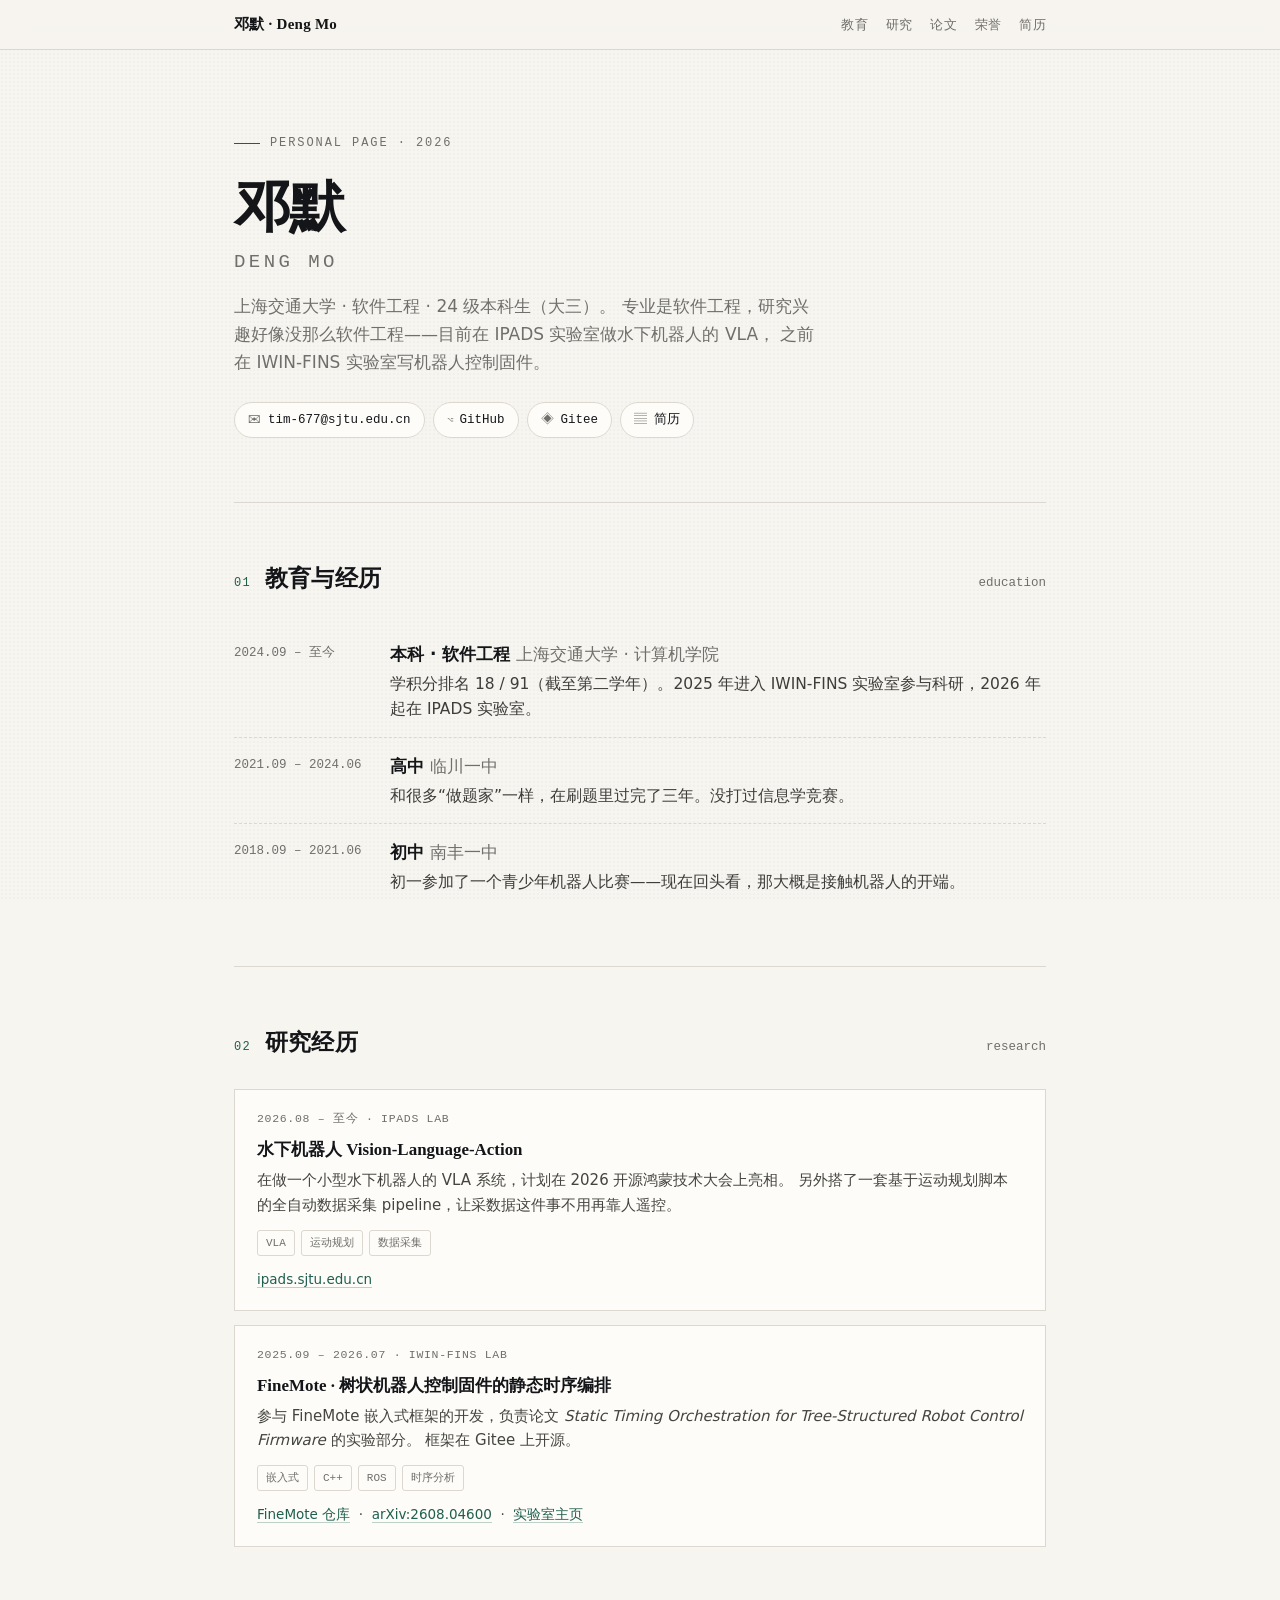
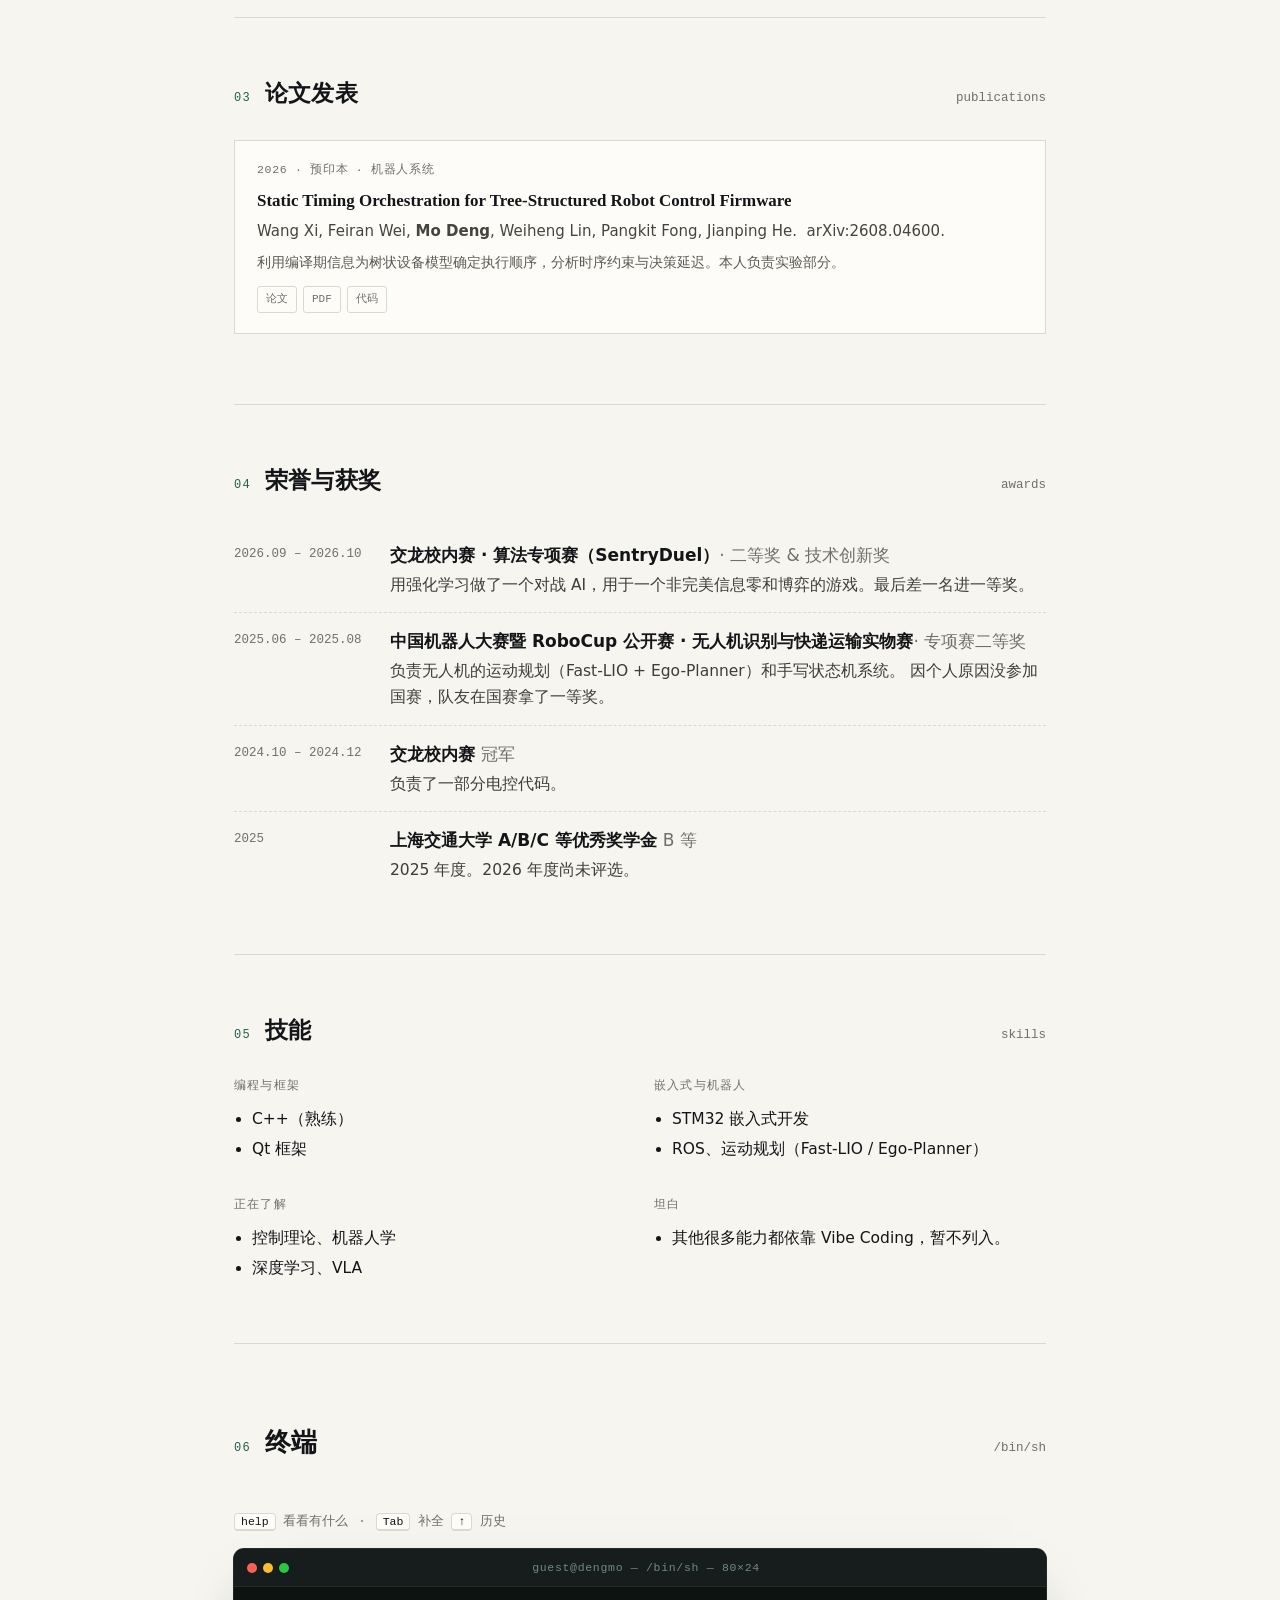
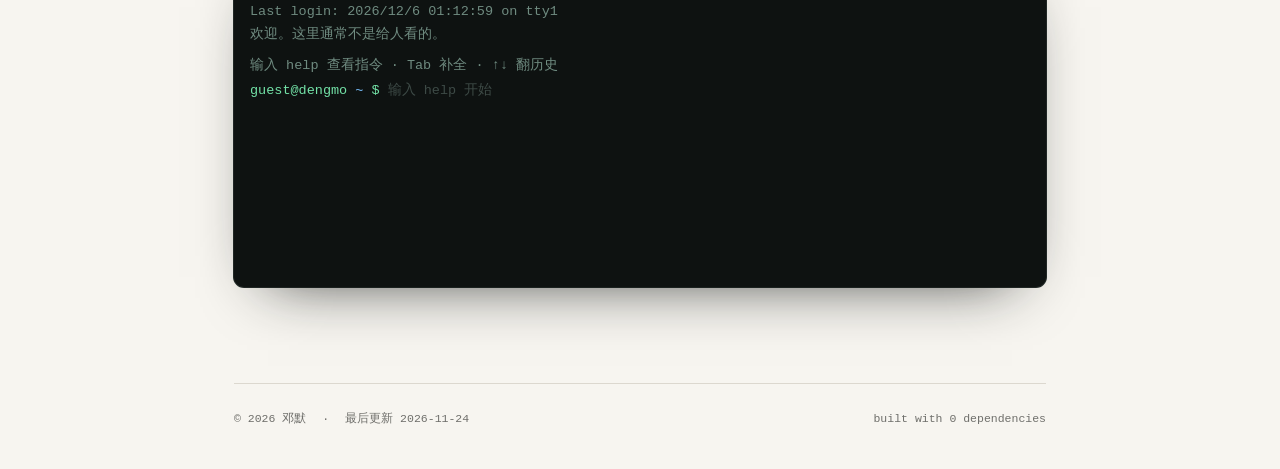
==== index.html @ a03ea945 "init: 个人主页（简历 + 终端彩蛋 + 一页纸 CV + 数据管道）" ====
<!DOCTYPE html>
<html lang="zh-CN">
<head>
<meta charset="UTF-8">
<meta name="viewport" content="width=device-width, initial-scale=1">
<title>邓默 · 个人主页</title>
<meta name="description" content="邓默，上海交通大学软件工程 24 级本科生。研究经历：IPADS 实验室水下机器人 VLA、IWIN-FINS 实验室嵌入式框架。">
<meta name="theme-color" content="#f7f5f0">
<meta property="og:title" content="邓默 · 个人主页">
<meta property="og:description" content="上海交通大学软件工程 24 级本科生。机器人、嵌入式，以及一些没那么软件工程的东西。">
<meta property="og:type" content="profile">
<link rel="icon" href="data:image/svg+xml,<svg xmlns='http://www.w3.org/2000/svg' viewBox='0 0 100 100'><text y='.9em' font-size='90'>◈</text></svg>">
<link rel="stylesheet" href="assets/css/style.css">
</head>
<body>

<nav class="nav">
  <div class="nav__inner">
    <a class="nav__brand" href="./">邓默 · Deng Mo</a>
    <div class="nav__links">
      <a href="#education">教育</a>
      <a href="#research">研究</a>
      <a href="#publications">论文</a>
      <a href="#awards">荣誉</a>
      <a href="cv/">简历</a>
    </div>
  </div>
</nav>

<main class="wrap">

  <!-- ================= HERO ================= -->
  <header class="hero" id="about">
    <div class="hero__eyebrow">Personal Page · 2026</div>
    <h1>邓默<small>Deng Mo</small></h1>
    <p class="hero__affil">
      上海交通大学 · 软件工程 · 24 级本科生（大三）。
      专业是软件工程，研究兴趣好像没那么软件工程——目前在 IPADS 实验室做水下机器人的 VLA，
      之前在 IWIN-FINS 实验室写机器人控制固件。
    </p>
    <div class="hero__links">
      <a class="chip" href="mailto:tim-677@sjtu.edu.cn"><span>✉</span> tim-677@sjtu.edu.cn</a>
      <a class="chip" href="https://github.com/Vollerei6" target="_blank" rel="noopener"><span>⌥</span> GitHub</a>
      <a class="chip" href="https://gitee.com/Vollerei6" target="_blank" rel="noopener"><span>◈</span> Gitee</a>
      <a class="chip" href="cv/"><span>▤</span> 简历</a>
    </div>
  </header>

  <!-- ================= 教育 ================= -->
  <section class="section reveal" id="education">
    <div class="section__head">
      <span class="section__num">01</span>
      <h2>教育与经历</h2>
      <span class="section__note">education</span>
    </div>

    <div class="entry">
      <div class="entry__when">2024.09 – 至今</div>
      <div>
        <div class="entry__what">本科 · 软件工程 <span class="org">上海交通大学 · 计算机学院</span></div>
        <div class="entry__desc">
          学积分排名 18 / 91（截至第二学年）。2025 年进入 IWIN-FINS 实验室参与科研，2026 年起在 IPADS 实验室。
        </div>
      </div>
    </div>

    <div class="entry">
      <div class="entry__when">2021.09 – 2024.06</div>
      <div>
        <div class="entry__what">高中 <span class="org">临川一中</span></div>
        <div class="entry__desc">和很多“做题家”一样，在刷题里过完了三年。没打过信息学竞赛。</div>
      </div>
    </div>

    <div class="entry">
      <div class="entry__when">2018.09 – 2021.06</div>
      <div>
        <div class="entry__what">初中 <span class="org">南丰一中</span></div>
        <div class="entry__desc">初一参加了一个青少年机器人比赛——现在回头看，那大概是接触机器人的开端。</div>
      </div>
    </div>
  </section>

  <!-- ================= 研究 ================= -->
  <section class="section reveal" id="research">
    <div class="section__head">
      <span class="section__num">02</span>
      <h2>研究经历</h2>
      <span class="section__note">research</span>
    </div>

    <div class="card">
      <div class="card__meta">2026.08 – 至今 · IPADS Lab</div>
      <h3>水下机器人 Vision-Language-Action</h3>
      <p>
        在做一个小型水下机器人的 VLA 系统，计划在 2026 开源鸿蒙技术大会上亮相。
        另外搭了一套基于运动规划脚本的全自动数据采集 pipeline，让采数据这件事不用再靠人遥控。
      </p>
      <div class="card__tags">
        <span class="tag">VLA</span><span class="tag">运动规划</span><span class="tag">数据采集</span>
      </div>
      <p style="margin-top:12px;font-size:13.5px">
        <a href="https://ipads.sjtu.edu.cn/" target="_blank" rel="noopener">ipads.sjtu.edu.cn</a>
      </p>
    </div>

    <div class="card">
      <div class="card__meta">2025.09 – 2026.07 · IWIN-FINS Lab</div>
      <h3>FineMote · 树状机器人控制固件的静态时序编排</h3>
      <p>
        参与 FineMote 嵌入式框架的开发，负责论文
        <em>Static Timing Orchestration for Tree-Structured Robot Control Firmware</em> 的实验部分。
        框架在 Gitee 上开源。
      </p>
      <div class="card__tags">
        <span class="tag">嵌入式</span><span class="tag">C++</span><span class="tag">ROS</span><span class="tag">时序分析</span>
      </div>
      <p style="margin-top:12px;font-size:13.5px">
        <a href="https://gitee.com/fins-robotics/FineMote" target="_blank" rel="noopener">FineMote 仓库</a>
        &nbsp;·&nbsp;
        <a href="https://arxiv.org/abs/2608.04600" target="_blank" rel="noopener">arXiv:2608.04600</a>
        &nbsp;·&nbsp;
        <a href="https://iwin-fins.com/" target="_blank" rel="noopener">实验室主页</a>
      </p>
    </div>
  </section>

  <!-- ================= 论文 ================= -->
  <section class="section reveal" id="publications">
    <div class="section__head">
      <span class="section__num">03</span>
      <h2>论文发表</h2>
      <span class="section__note">publications</span>
    </div>

    <div class="card">
      <div class="card__meta">2026 · 预印本 · 机器人系统</div>
      <h3>Static Timing Orchestration for Tree-Structured Robot Control Firmware</h3>
      <p>
        Wang Xi, Feiran Wei, <strong>Mo Deng</strong>, Weiheng Lin, Pangkit Fong, Jianping He.
        &nbsp;arXiv:2608.04600.
      </p>
      <p style="margin-top:8px;font-size:14px;color:#5a5a54">
        利用编译期信息为树状设备模型确定执行顺序，分析时序约束与决策延迟。本人负责实验部分。
      </p>
      <div class="card__tags">
        <a class="tag" href="https://arxiv.org/abs/2608.04600" target="_blank" rel="noopener">论文</a>
        <a class="tag" href="https://arxiv.org/pdf/2608.04600" target="_blank" rel="noopener">PDF</a>
        <a class="tag" href="https://gitee.com/fins-robotics/FineMote" target="_blank" rel="noopener">代码</a>
      </div>
    </div>
  </section>

  <!-- ================= 荣誉 ================= -->
  <section class="section reveal" id="awards">
    <div class="section__head">
      <span class="section__num">04</span>
      <h2>荣誉与获奖</h2>
      <span class="section__note">awards</span>
    </div>

    <div class="entry">
      <div class="entry__when">2026.09 – 2026.10</div>
      <div>
        <div class="entry__what">交龙校内赛 · 算法专项赛（SentryDuel）<span class="org">· 二等奖 &amp; 技术创新奖</span></div>
        <div class="entry__desc">
          用强化学习做了一个对战 AI，用于一个非完美信息零和博弈的游戏。最后差一名进一等奖。
        </div>
      </div>
    </div>

    <div class="entry">
      <div class="entry__when">2025.06 – 2025.08</div>
      <div>
        <div class="entry__what">中国机器人大赛暨 RoboCup 公开赛 · 无人机识别与快递运输实物赛<span class="org">· 专项赛二等奖</span></div>
        <div class="entry__desc">
          负责无人机的运动规划（Fast-LIO + Ego-Planner）和手写状态机系统。
          因个人原因没参加国赛，队友在国赛拿了一等奖。
        </div>
      </div>
    </div>

    <div class="entry">
      <div class="entry__when">2024.10 – 2024.12</div>
      <div>
        <div class="entry__what">交龙校内赛 <span class="org">冠军</span></div>
        <div class="entry__desc">负责了一部分电控代码。</div>
      </div>
    </div>

    <div class="entry">
      <div class="entry__when">2025</div>
      <div>
        <div class="entry__what">上海交通大学 A/B/C 等优秀奖学金 <span class="org">B 等</span></div>
        <div class="entry__desc">2025 年度。2026 年度尚未评选。</div>
      </div>
    </div>
  </section>

  <!-- ================= 技能 ================= -->
  <section class="section reveal" id="skills">
    <div class="section__head">
      <span class="section__num">05</span>
      <h2>技能</h2>
      <span class="section__note">skills</span>
    </div>
    <div class="grid2">
      <div>
        <h4>编程与框架</h4>
        <ul>
          <li>C++（熟练）</li>
          <li>Qt 框架</li>
        </ul>
      </div>
      <div>
        <h4>嵌入式与机器人</h4>
        <ul>
          <li>STM32 嵌入式开发</li>
          <li>ROS、运动规划（Fast-LIO / Ego-Planner）</li>
        </ul>
      </div>
      <div>
        <h4>正在了解</h4>
        <ul>
          <li>控制理论、机器人学</li>
          <li>深度学习、VLA</li>
        </ul>
      </div>
      <div>
        <h4>坦白</h4>
        <ul>
          <li>其他很多能力都依靠 Vibe Coding，暂不列入。</li>
        </ul>
      </div>
    </div>
  </section>

  <!-- ================= 终端 ================= -->
  <section class="shell-section reveal" id="shell">
    <div class="section__head">
      <span class="section__num">06</span>
      <h2>终端</h2>
      <span class="section__note">/bin/sh</span>
    </div>
    <p class="shell-hint">
      <span><kbd>help</kbd> 看看有什么</span>
      <span>·</span>
      <span><kbd>Tab</kbd> 补全 <kbd>↑</kbd> 历史</span>
    </p>

    <div class="shell" id="shell-root">
      <div class="shell__bar">
        <div class="shell__dots"><i></i><i></i><i></i></div>
        <span class="shell__title">guest@dengmo — /bin/sh — 80×24</span>
      </div>
      <div class="shell__screen">
        <div class="shell__out"></div>
        <div class="shell__line">
          <span class="shell__prompt"></span>
          <input type="text" autocomplete="off" autocapitalize="off" spellcheck="false"
                 aria-label="命令行输入" placeholder="输入 help 开始">
        </div>
      </div>
    </div>
  </section>

  <footer>
    <span>© 2026 邓默</span>
    <span>·</span>
    <span>最后更新 2026-11-24</span>
    <span style="margin-left:auto">built with 0 dependencies</span>
  </footer>
</main>

<div class="reality" id="reality" aria-hidden="true"></div>

<script src="assets/js/terminal.js"></script>
<script>
/* file:// 直接打开时不会做目录索引，所以要显式补 index.html */
var IS_FILE = location.protocol === 'file:';
function href(p) { return IS_FILE ? p + 'index.html' : p; }

/* ---------- 虚拟文件系统：内容全部是静态字符串 ---------- */
var TREE = {
  '~': {
    type: 'dir',
    children: {
      'README.md': {
        type: 'file',
        note: '关于这个页面',
        content:
          '# 关于这个页面\n\n' +
          '一个纯静态的个人主页：一个仓库 + GitHub Pages，\n' +
          '没有服务器、没有数据库、没有构建步骤。\n\n' +
          '下面那个终端是真的在跑一个迷你解释器，\n' +
          '它有一个自己的、只读的文件系统——就是你现在看到的这些。\n\n' +
          '有些目录不在这里，它们在别的地方。'
      },
      'research.log': {
        type: 'file',
        note: '科研流水账',
        content:
          '[2025.09] 进 IWIN-FINS，先学 ROS，再慢慢看懂那个树状设备模型\n' +
          '[2025.11] 跑实验，改脚本，重跑实验\n' +
          '[2026.07] 论文定稿，第三作者\n' +
          '[2026.08] 换到 IPADS，开始碰水下机器人\n' +
          '[2026.11] 给数据采集 pipeline 收尾（大概）'
      },
      'contact.txt': {
        type: 'file',
        note: '联系方式',
        content:
          'email : tim-677@sjtu.edu.cn\n' +
          'github: https://github.com/Vollerei6\n' +
          'gitee : https://gitee.com/Vollerei6'
      },
      'awards': {
        type: 'dir',
        note: '',
        children: {
          'list.md': {
            type: 'file',
            content:
              '2026.10  交龙校内赛算法专项赛（SentryDuel）二等奖 & 技术创新奖\n' +
              '2025.08  中国机器人大赛暨 RoboCup 公开赛 无人机专项赛二等奖\n' +
              '2024.12  交龙校内赛 冠军\n' +
              '2025     上海交通大学 A/B/C 等优秀奖学金 B 等'
          }
        }
      }
    }
  }
};

Shell.mount({
  root: document.getElementById('shell-root'),
  tree: TREE,
  user: 'guest',
  host: 'dengmo',
  whoami: 'guest（一个通过浏览器连接到这里的访客）',
  prompt: function (cwd) { return 'guest@dengmo <b>' + cwd + '</b> $'; },
  promptText: function (cwd) { return 'guest@dengmo ' + cwd + ' $'; },
  banner: [
    'Last login: ' + new Date().toLocaleString('zh-CN', { hour12: false }) + ' on tty1',
    '欢迎。这里通常不是给人看的。'
  ],
  worlds: {
    'inner-world': {
      href: href('inner-world/'),
      boot: [
        '$ mount /dev/inner-world /mnt',
        '  [ OK ] 找到未编目的分区',
        '  [ OK ] 跳过索引，直接挂载',
        '  [WARN] 该区域不在简历的管辖范围内',
        '',
        '> 正在跳转……'
      ]
    }
  },
  commands: {
    sudo: function () {
      return { text: 'guest 不在 sudoers 文件中。此事已被记录。', cls: 'warn' };
    },
    rm: function (args) {
      if (args.join(' ').indexOf('/') !== -1) return { text: 'rm: 权限不足。而且你确定？', cls: 'err' };
      return { text: 'rm: 这里的东西删不掉，它们是写死的。', cls: 'dim' };
    },
    contact: function () {
      return [
        'email    tim-677@sjtu.edu.cn',
        'github   https://github.com/Vollerei6',
        'gitee    https://gitee.com/Vollerei6'
      ];
    }
  },
  extraHelp: [
    '  contact           查看联系方式',
    '  sudo <任何东西>   试试看'
  ]
});

/* file:// 下 ./ 和 ../ 会变成目录列表，补成 index.html */
if (IS_FILE) {
  document.querySelectorAll('a[href="./"], a[href="../"]').forEach(function (a) {
    a.setAttribute('href', a.getAttribute('href') + 'index.html');
  });
}

/* 滚动揭示 */
(function () {
  var els = document.querySelectorAll('.reveal');
  if (!('IntersectionObserver' in window)) {
    els.forEach(function (e) { e.classList.add('in'); });
    return;
  }
  var io = new IntersectionObserver(function (entries) {
    entries.forEach(function (en) {
      if (en.isIntersecting) { en.target.classList.add('in'); io.unobserve(en.target); }
    });
  }, { rootMargin: '0px 0px -8% 0px' });
  els.forEach(function (e) { io.observe(e); });
})();
</script>
</body>
</html>
---- assets/css/style.css ----
/* ===========================================================
   个人主页 · 主样式
   设计：论文纸张质感（浅色）+ 底部终端（深色）形成对比
   =========================================================== */

:root {
  --paper: #f7f5f0;
  --paper-2: #fdfcf9;
  --ink: #141518;
  --muted: #6f6f6b;
  --rule: #dcd8cf;
  --accent: #1f5f4e;
  --accent-soft: #e7eee9;

  --term-bg: #0e1211;
  --term-bg-2: #131817;
  --term-fg: #d6ece0;
  --term-dim: #6f8b80;
  --term-accent: #73e2a7;

  --sans: system-ui, -apple-system, "Segoe UI", "PingFang SC", "Microsoft YaHei", sans-serif;
  --serif: Georgia, "Source Han Serif SC", "Noto Serif CJK SC", "Songti SC", "SimSun", serif;
  --mono: "JetBrains Mono", "Cascadia Code", Consolas, "SF Mono", ui-monospace, monospace;

  --wrap: 860px;
}

* { box-sizing: border-box; }

html { -webkit-text-size-adjust: 100%; scroll-behavior: smooth; }

body {
  margin: 0;
  background: var(--paper);
  color: var(--ink);
  font-family: var(--sans);
  font-size: 17px;
  line-height: 1.65;
  -webkit-font-smoothing: antialiased;
}

/* 纸张纹理：极淡的网点 */
body::before {
  content: "";
  position: fixed;
  inset: 0;
  pointer-events: none;
  z-index: 0;
  background-image: radial-gradient(rgba(20, 21, 24, .045) 1px, transparent 1px);
  background-size: 4px 4px;
  opacity: .55;
}

.wrap { max-width: var(--wrap); margin: 0 auto; padding: 0 24px; position: relative; z-index: 1; }

a { color: var(--accent); text-decoration: none; border-bottom: 1px solid rgba(31, 95, 78, .28); }
a:hover { border-bottom-color: var(--accent); background: var(--accent-soft); }

/* ---------- 顶部导航 ---------- */
.nav {
  position: sticky; top: 0; z-index: 20;
  backdrop-filter: blur(8px);
  background: rgba(247, 245, 240, .82);
  border-bottom: 1px solid var(--rule);
}
.nav__inner {
  max-width: var(--wrap); margin: 0 auto; padding: 12px 24px;
  display: flex; align-items: center; gap: 20px;
  font-size: 13px; letter-spacing: .02em;
}
.nav__brand { font-family: var(--serif); font-size: 15px; color: var(--ink); border: 0; font-weight: 600; }
.nav__links { margin-left: auto; display: flex; gap: 18px; flex-wrap: wrap; }
.nav__links a { color: var(--muted); border: 0; }
.nav__links a:hover { color: var(--accent); background: none; }

/* ---------- Hero ---------- */
.hero { padding: 84px 0 64px; }
.hero__eyebrow {
  font-family: var(--mono); font-size: 12px; letter-spacing: .16em;
  text-transform: uppercase; color: var(--muted); margin-bottom: 22px;
  display: flex; align-items: center; gap: 10px;
}
.hero__eyebrow::before {
  content: ""; width: 26px; height: 1px; background: var(--accent); display: inline-block;
}
.hero h1 {
  font-family: var(--serif); font-weight: 600;
  font-size: clamp(2.1rem, 5.2vw, 3.5rem);
  line-height: 1.12; letter-spacing: -.01em; margin: 0 0 6px;
}
.hero h1 small {
  display: block; font-family: var(--mono); font-size: .34em;
  letter-spacing: .18em; color: var(--muted); text-transform: uppercase;
  margin-top: 14px; font-weight: 400;
}
.hero__affil { color: var(--muted); margin: 18px 0 26px; max-width: 54ch; }
.hero__links { display: flex; flex-wrap: wrap; gap: 8px; }

.chip {
  display: inline-flex; align-items: center; gap: 7px;
  font-family: var(--mono); font-size: 12.5px;
  padding: 7px 13px; border: 1px solid var(--rule); border-radius: 999px;
  color: var(--ink); background: var(--paper-2); border-bottom-width: 1px;
  transition: transform .15s ease, border-color .15s ease, background .15s ease;
}
.chip:hover { transform: translateY(-1px); border-color: var(--accent); background: var(--accent-soft); }
.chip span { color: var(--muted); }

/* ---------- 章节 ---------- */
.section { padding: 56px 0; border-top: 1px solid var(--rule); }
.section__head { display: flex; align-items: baseline; gap: 14px; margin-bottom: 28px; }
.section__num { font-family: var(--mono); font-size: 12px; color: var(--accent); letter-spacing: .1em; }
.section h2 {
  font-family: var(--serif); font-size: 1.45rem; font-weight: 600;
  margin: 0; letter-spacing: .01em;
}
.section__note { margin-left: auto; font-size: 12.5px; color: var(--muted); font-family: var(--mono); }

/* 时间线条目 */
.entry { display: grid; grid-template-columns: 132px 1fr; gap: 8px 24px; padding: 14px 0; }
.entry + .entry { border-top: 1px dashed var(--rule); }
.entry__when { font-family: var(--mono); font-size: 12.5px; color: var(--muted); padding-top: 3px; }
.entry__what { font-weight: 600; }
.entry__what .org { font-weight: 400; color: var(--muted); }
.entry__desc { color: #3d3d3a; font-size: 15.5px; margin-top: 4px; }

/* 项目/论文卡片 */
.card {
  border: 1px solid var(--rule); background: var(--paper-2);
  padding: 20px 22px; margin-bottom: 14px;
  transition: border-color .18s ease, box-shadow .18s ease, transform .18s ease;
}
.card:hover { border-color: #b9b3a5; box-shadow: 0 6px 22px -14px rgba(20,21,24,.5); transform: translateY(-1px); }
.card h3 { font-family: var(--serif); font-size: 1.06rem; margin: 0 0 6px; font-weight: 600; line-height: 1.4; }
.card p { margin: 0; font-size: 15px; color: #45453f; }
.card__meta { font-family: var(--mono); font-size: 11.5px; color: var(--muted); letter-spacing: .06em; margin-bottom: 9px; text-transform: uppercase; }
.card__tags { display: flex; gap: 6px; flex-wrap: wrap; margin-top: 12px; }
.tag { font-family: var(--mono); font-size: 11px; padding: 3px 8px; border: 1px solid var(--rule); color: var(--muted); border-radius: 3px; }

/* 两列：技能等 */
.grid2 { display: grid; grid-template-columns: 1fr 1fr; gap: 28px; }
.grid2 h4 { font-family: var(--mono); font-size: 12px; letter-spacing: .1em; text-transform: uppercase; color: var(--muted); margin: 0 0 10px; font-weight: 500; }
.grid2 ul { margin: 0; padding-left: 18px; font-size: 15.5px; }
.grid2 li { margin-bottom: 5px; }

/* ---------- 终端 ---------- */
.shell-section { padding: 56px 0 96px; border-top: 1px solid var(--rule); }
.shell-hint {
  font-family: var(--mono); font-size: 12.5px; color: var(--muted);
  margin: 0 0 16px; display: flex; gap: 10px; align-items: center; flex-wrap: wrap;
}
.shell-hint kbd {
  font-family: var(--mono); font-size: 11.5px; background: var(--paper-2);
  border: 1px solid var(--rule); border-bottom-width: 2px; border-radius: 4px;
  padding: 1px 6px; color: var(--ink);
}

.shell {
  border-radius: 10px; overflow: hidden;
  background: var(--term-bg);
  box-shadow: 0 24px 60px -34px rgba(14, 18, 17, .9), 0 0 0 1px #232a28;
  font-family: var(--mono); font-size: 13.5px; line-height: 1.7;
}
.shell__bar {
  display: flex; align-items: center; gap: 8px;
  padding: 9px 13px; background: #171d1c; border-bottom: 1px solid #232a28;
  color: var(--term-dim); font-size: 11.5px; letter-spacing: .06em;
}
.shell__dots { display: flex; gap: 6px; margin-right: 6px; }
.shell__dots i { width: 10px; height: 10px; border-radius: 50%; background: #2c3634; display: block; }
.shell__dots i:nth-child(1) { background: #ff5f57; }
.shell__dots i:nth-child(2) { background: #febc2e; }
.shell__dots i:nth-child(3) { background: #28c840; }
.shell__title { margin-left: auto; margin-right: auto; transform: translateX(-22px); }

.shell__screen {
  height: 300px; overflow-y: auto; padding: 14px 16px 4px;
  cursor: text; scrollbar-width: thin; scrollbar-color: #2c3634 transparent;
}
.shell__screen::-webkit-scrollbar { width: 8px; }
.shell__screen::-webkit-scrollbar-thumb { background: #2c3634; border-radius: 4px; }

.shell__out .line { white-space: pre-wrap; word-break: break-word; color: var(--term-fg); }
.shell__out .line.dim { color: var(--term-dim); }
.shell__out .line.ok { color: var(--term-accent); }
.shell__out .line.warn { color: #ffc46b; }
.shell__out .line.err { color: #ff7b72; }
.shell__out .line.dir { color: #79c0ff; }
.shell__out .line.cmd { color: #fff; }
.shell__out .line.gap { height: 8px; }
.shell__out .line a { color: var(--term-accent); border-bottom-color: rgba(115,226,167,.35); }

.shell__line { display: flex; align-items: baseline; gap: 8px; padding: 2px 0 10px; }
.shell__prompt { color: var(--term-accent); white-space: nowrap; user-select: none; }
.shell__prompt b { color: #79c0ff; font-weight: 400; }
.shell input {
  flex: 1; min-width: 0; background: none; border: 0; outline: 0;
  color: #fff; font: inherit; padding: 0; caret-color: var(--term-accent);
}
.shell input::placeholder { color: #3d4a46; }
.shell.is-busy input { opacity: .45; }

/* 里世界切换动画 */
.reality {
  position: fixed; inset: 0; z-index: 999; display: none;
  background: #05070a; color: #8ff0c0;
  font-family: var(--mono); font-size: 13px;
  padding: 40px; align-content: start;
}
.reality.on { display: grid; }
.reality__lines { white-space: pre-wrap; }
.reality__lines .l { opacity: 0; animation: flick .18s forwards; }
@keyframes flick { from { opacity: 0; } to { opacity: 1; } }
.reality::after {
  content: ""; position: fixed; inset: 0; pointer-events: none;
  background: repeating-linear-gradient(0deg, rgba(0,0,0,.35) 0 1px, transparent 1px 3px);
  opacity: .5;
}

/* 滚动揭示 */
.reveal { opacity: 0; transform: translateY(14px); transition: opacity .55s ease, transform .55s ease; }
.reveal.in { opacity: 1; transform: none; }
@media (prefers-reduced-motion: reduce) {
  .reveal { opacity: 1; transform: none; transition: none; }
  html { scroll-behavior: auto; }
}

footer { border-top: 1px solid var(--rule); padding: 26px 0 40px; font-family: var(--mono); font-size: 11.5px; color: var(--muted); display: flex; gap: 16px; flex-wrap: wrap; }

@media (max-width: 620px) {
  body { font-size: 16px; }
  .hero { padding: 56px 0 40px; }
  .entry { grid-template-columns: 1fr; gap: 2px; }
  .grid2 { grid-template-columns: 1fr; }
  .section__note { display: none; }
  .shell__screen { height: 260px; }
  .nav__links { gap: 12px; font-size: 12px; }
}
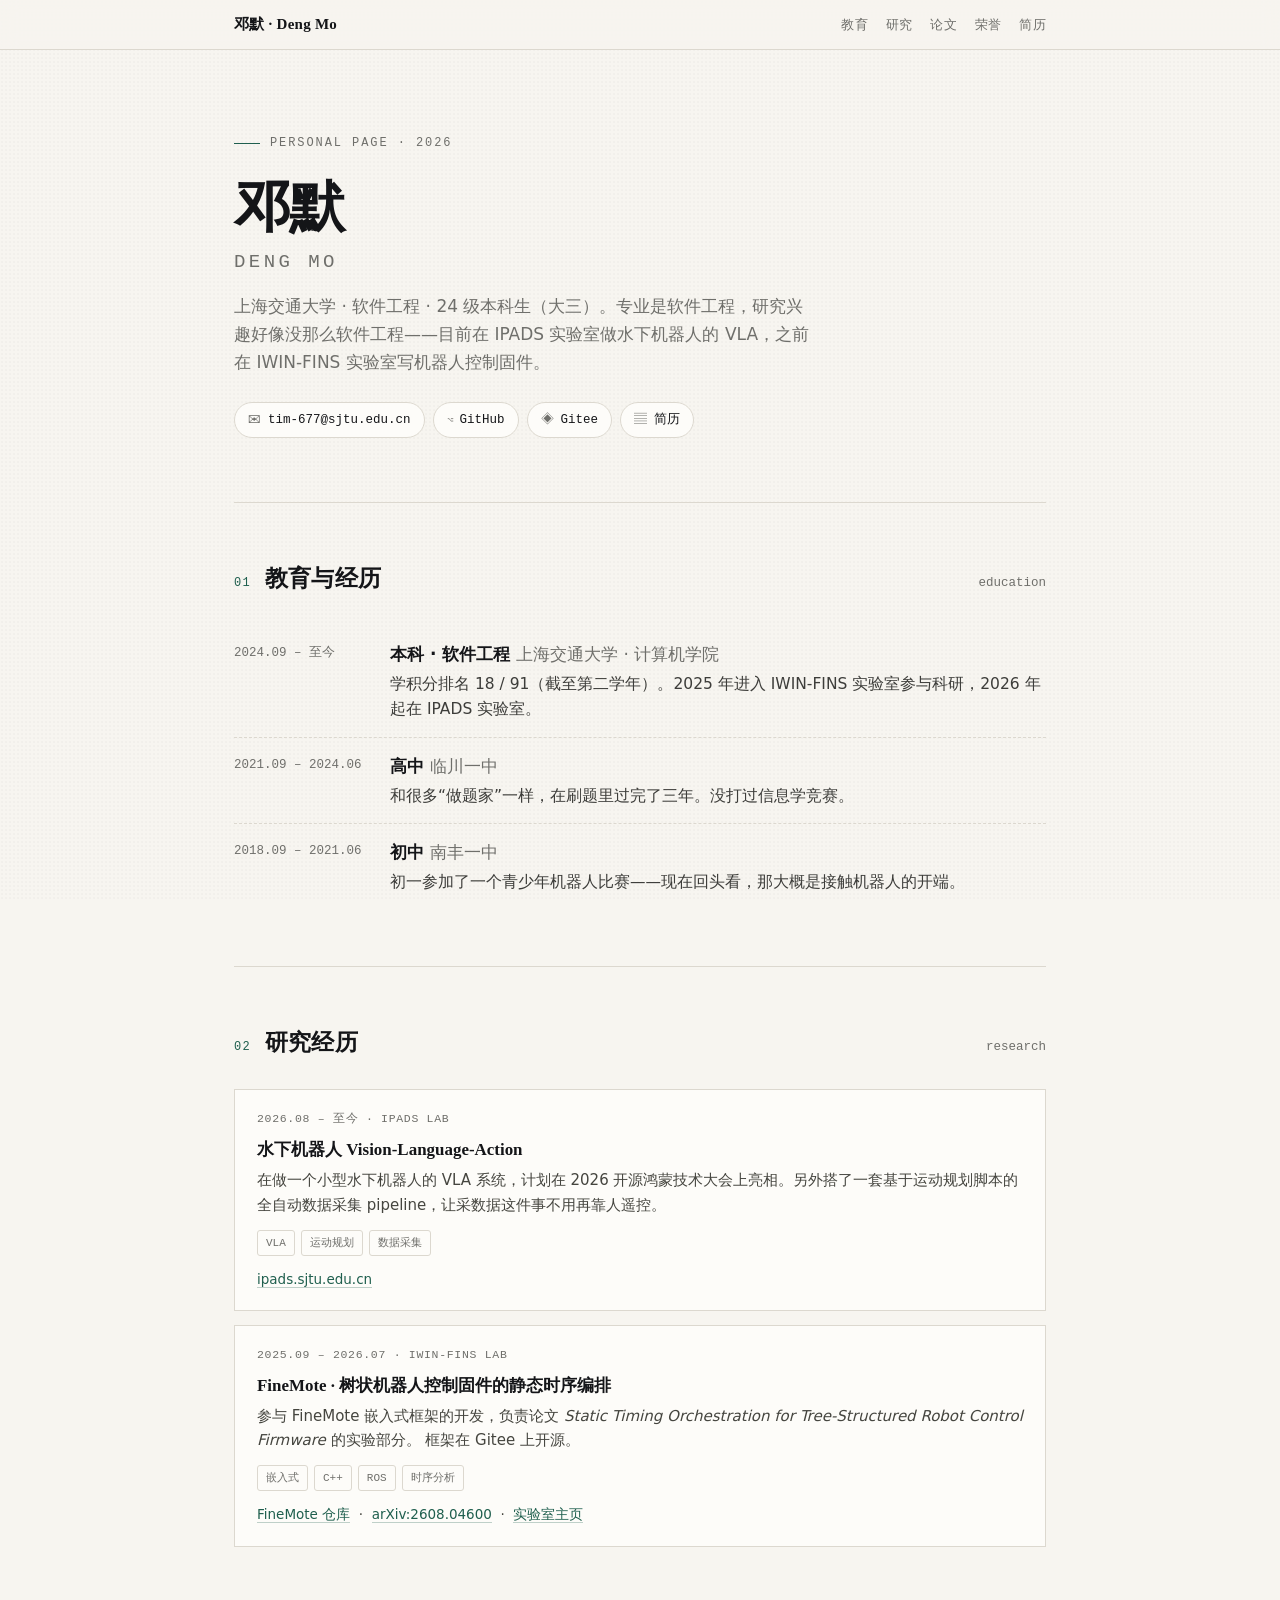
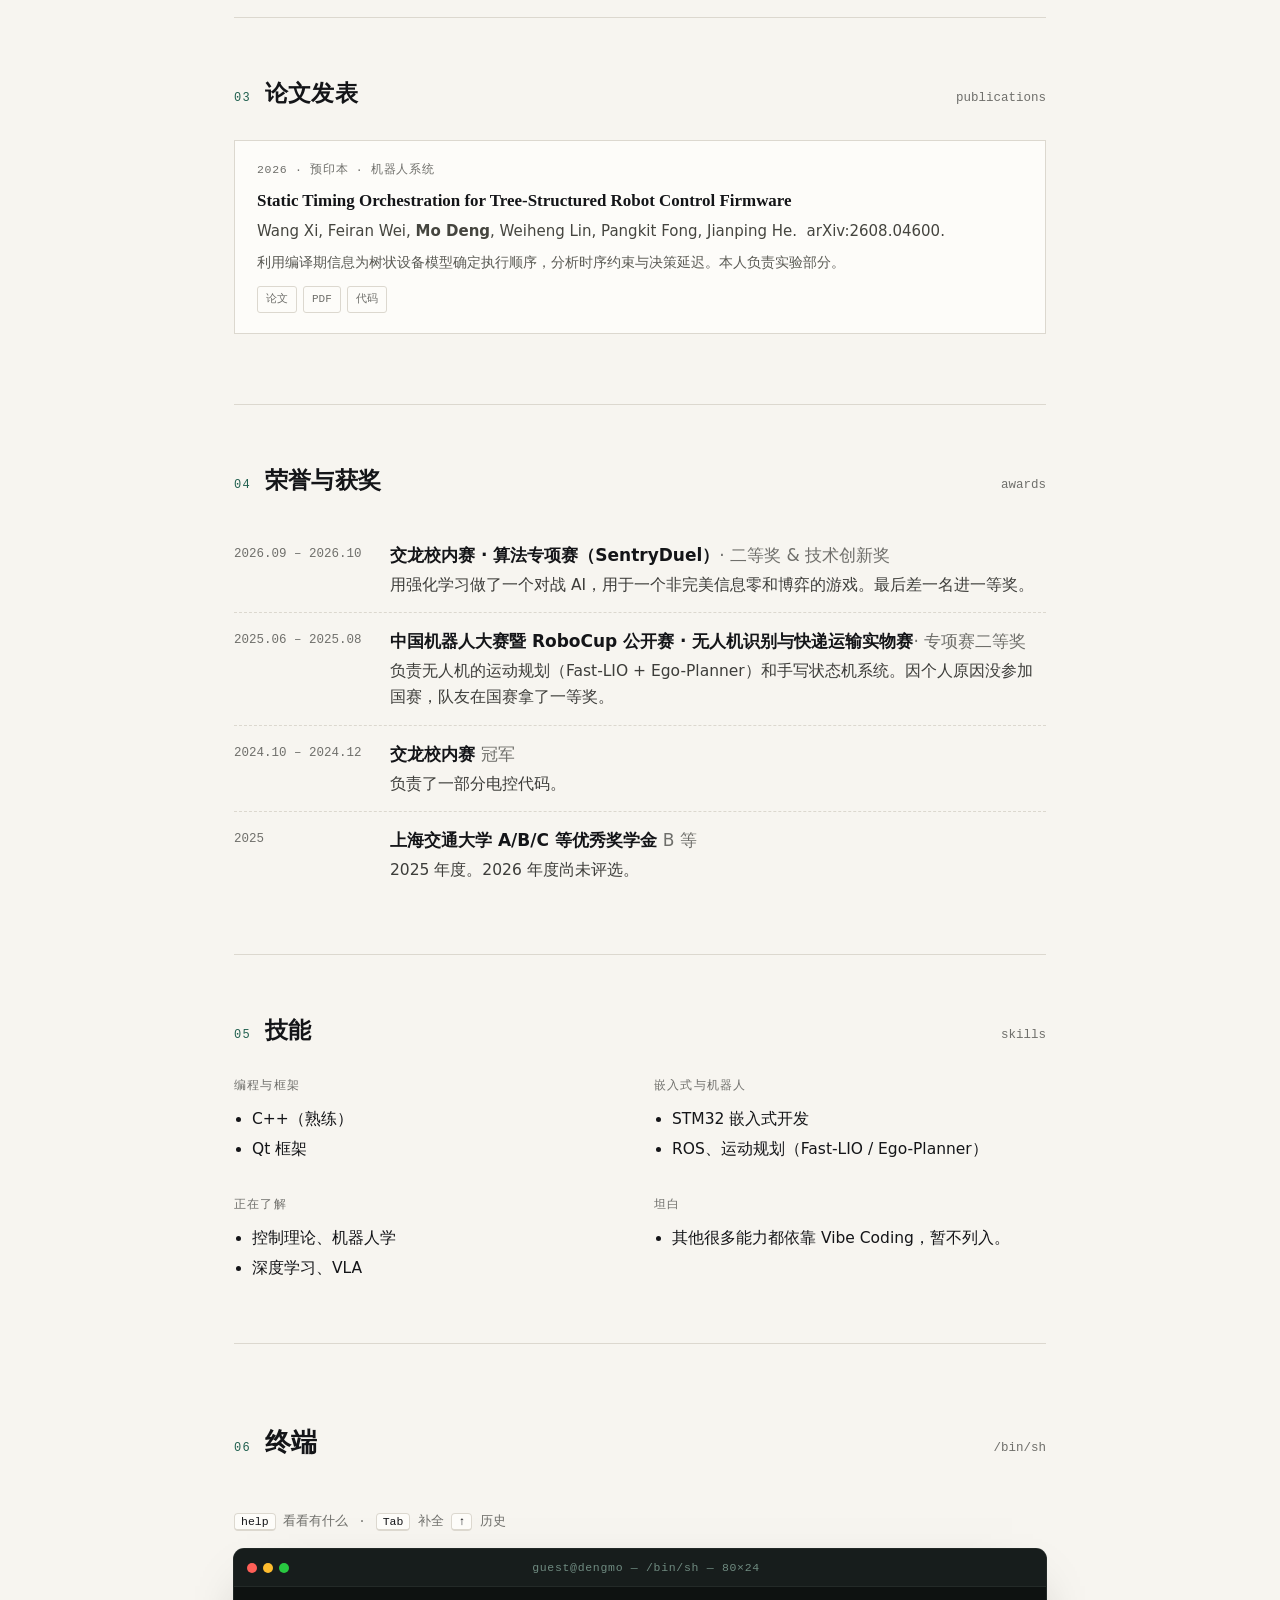
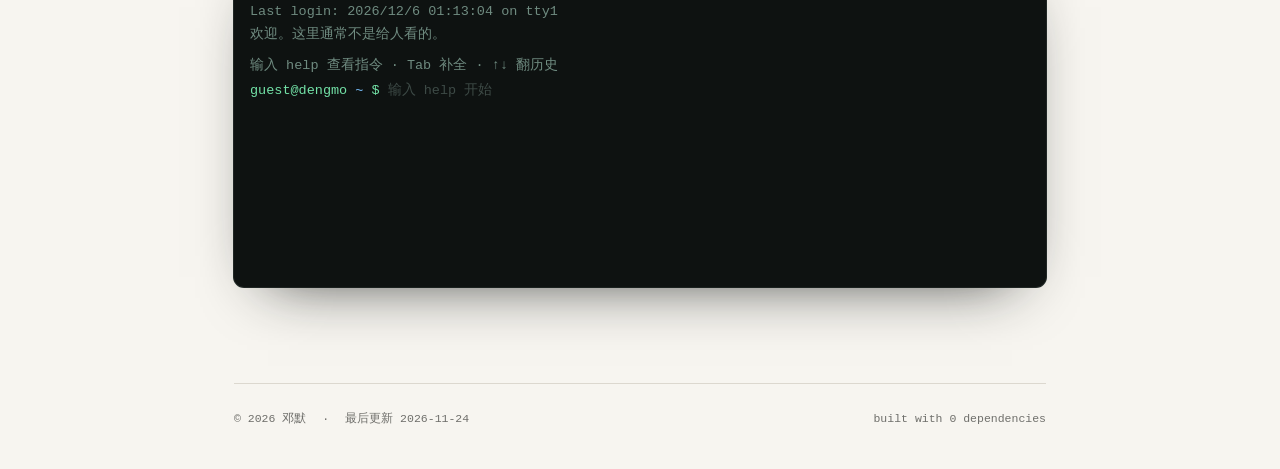
==== commit 1c42d175: "polish: 中文断行修正、奖项分隔符" ====
--- a/index.html
+++ b/index.html
@@ -34,9 +34,7 @@
     <div class="hero__eyebrow">Personal Page · 2026</div>
     <h1>邓默<small>Deng Mo</small></h1>
     <p class="hero__affil">
-      上海交通大学 · 软件工程 · 24 级本科生（大三）。
-      专业是软件工程，研究兴趣好像没那么软件工程——目前在 IPADS 实验室做水下机器人的 VLA，
-      之前在 IWIN-FINS 实验室写机器人控制固件。
+      上海交通大学 · 软件工程 · 24 级本科生（大三）。专业是软件工程，研究兴趣好像没那么软件工程——目前在 IPADS 实验室做水下机器人的 VLA，之前在 IWIN-FINS 实验室写机器人控制固件。
     </p>
     <div class="hero__links">
       <a class="chip" href="mailto:tim-677@sjtu.edu.cn"><span>✉</span> tim-677@sjtu.edu.cn</a>
@@ -93,8 +91,7 @@
       <div class="card__meta">2026.08 – 至今 · IPADS Lab</div>
       <h3>水下机器人 Vision-Language-Action</h3>
       <p>
-        在做一个小型水下机器人的 VLA 系统，计划在 2026 开源鸿蒙技术大会上亮相。
-        另外搭了一套基于运动规划脚本的全自动数据采集 pipeline，让采数据这件事不用再靠人遥控。
+        在做一个小型水下机器人的 VLA 系统，计划在 2026 开源鸿蒙技术大会上亮相。另外搭了一套基于运动规划脚本的全自动数据采集 pipeline，让采数据这件事不用再靠人遥控。
       </p>
       <div class="card__tags">
         <span class="tag">VLA</span><span class="tag">运动规划</span><span class="tag">数据采集</span>
@@ -174,8 +171,7 @@
       <div>
         <div class="entry__what">中国机器人大赛暨 RoboCup 公开赛 · 无人机识别与快递运输实物赛<span class="org">· 专项赛二等奖</span></div>
         <div class="entry__desc">
-          负责无人机的运动规划（Fast-LIO + Ego-Planner）和手写状态机系统。
-          因个人原因没参加国赛，队友在国赛拿了一等奖。
+          负责无人机的运动规划（Fast-LIO + Ego-Planner）和手写状态机系统。因个人原因没参加国赛，队友在国赛拿了一等奖。
         </div>
       </div>
     </div>
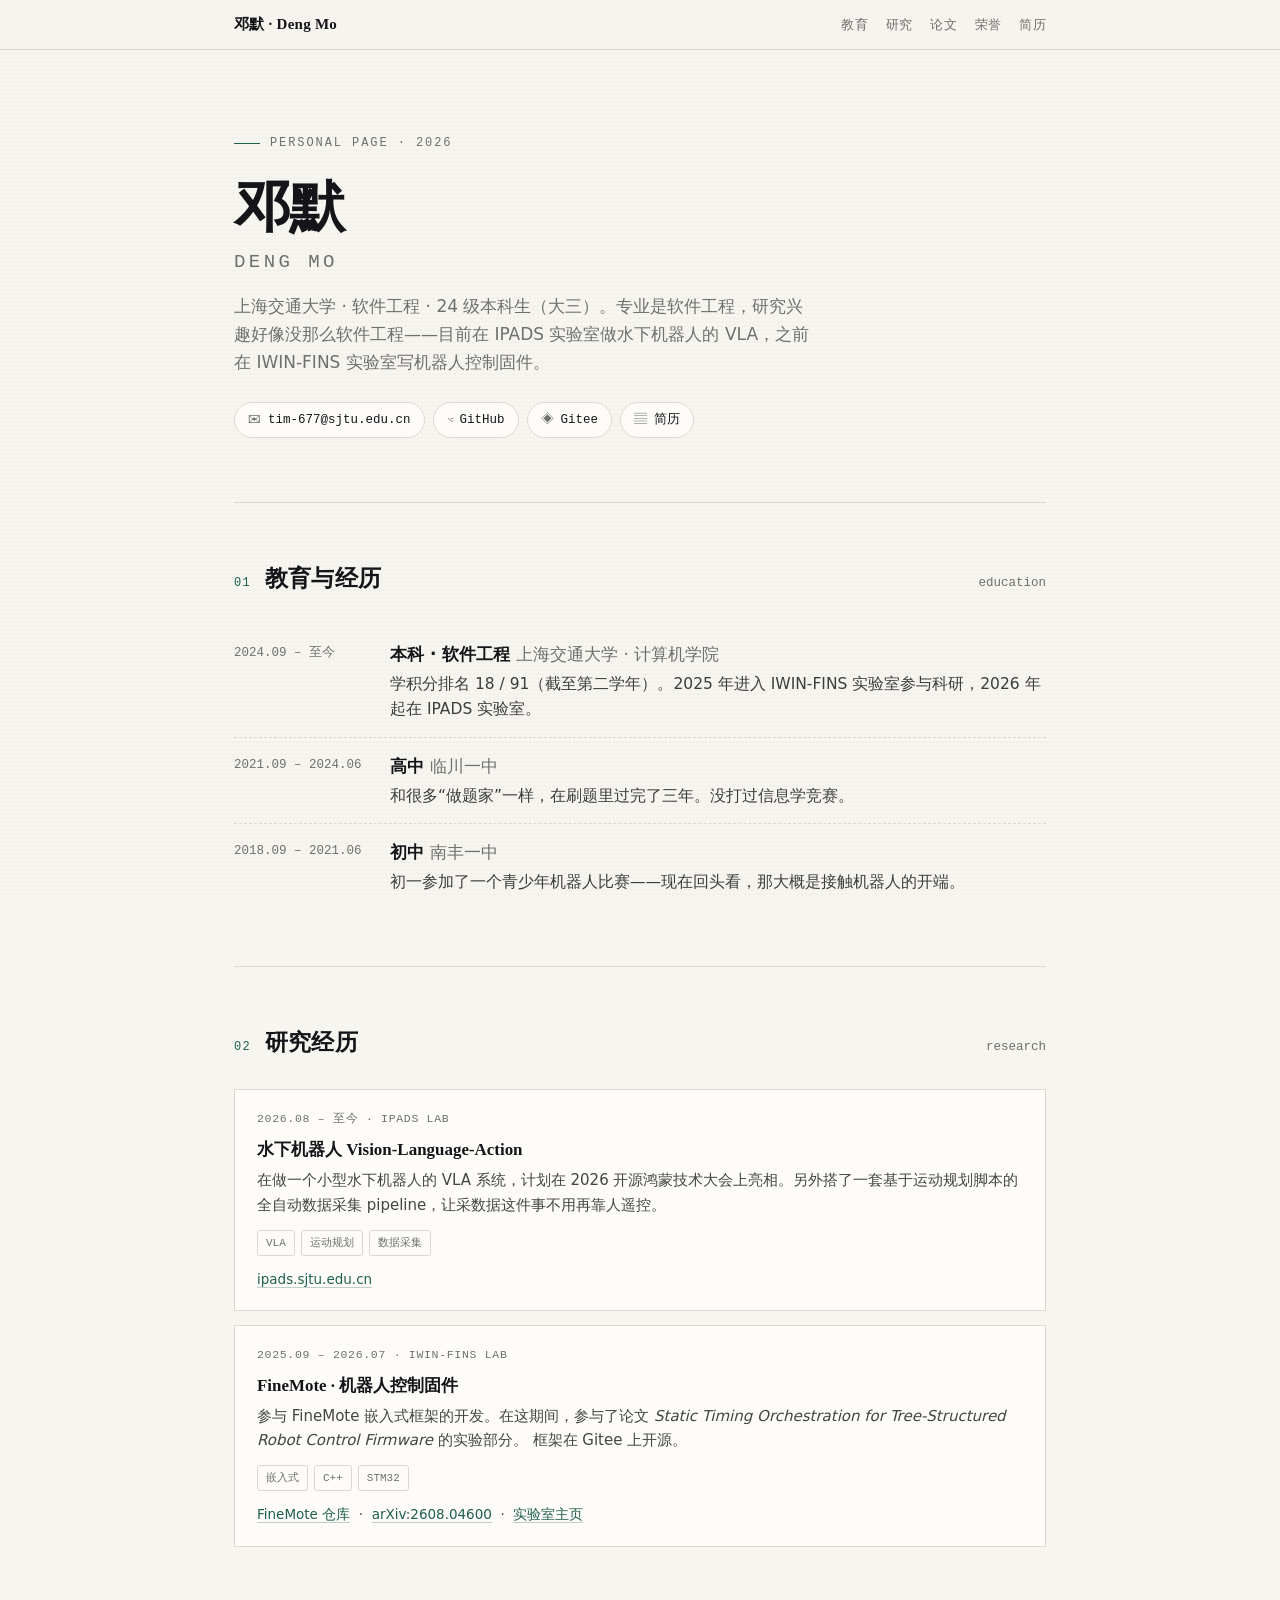
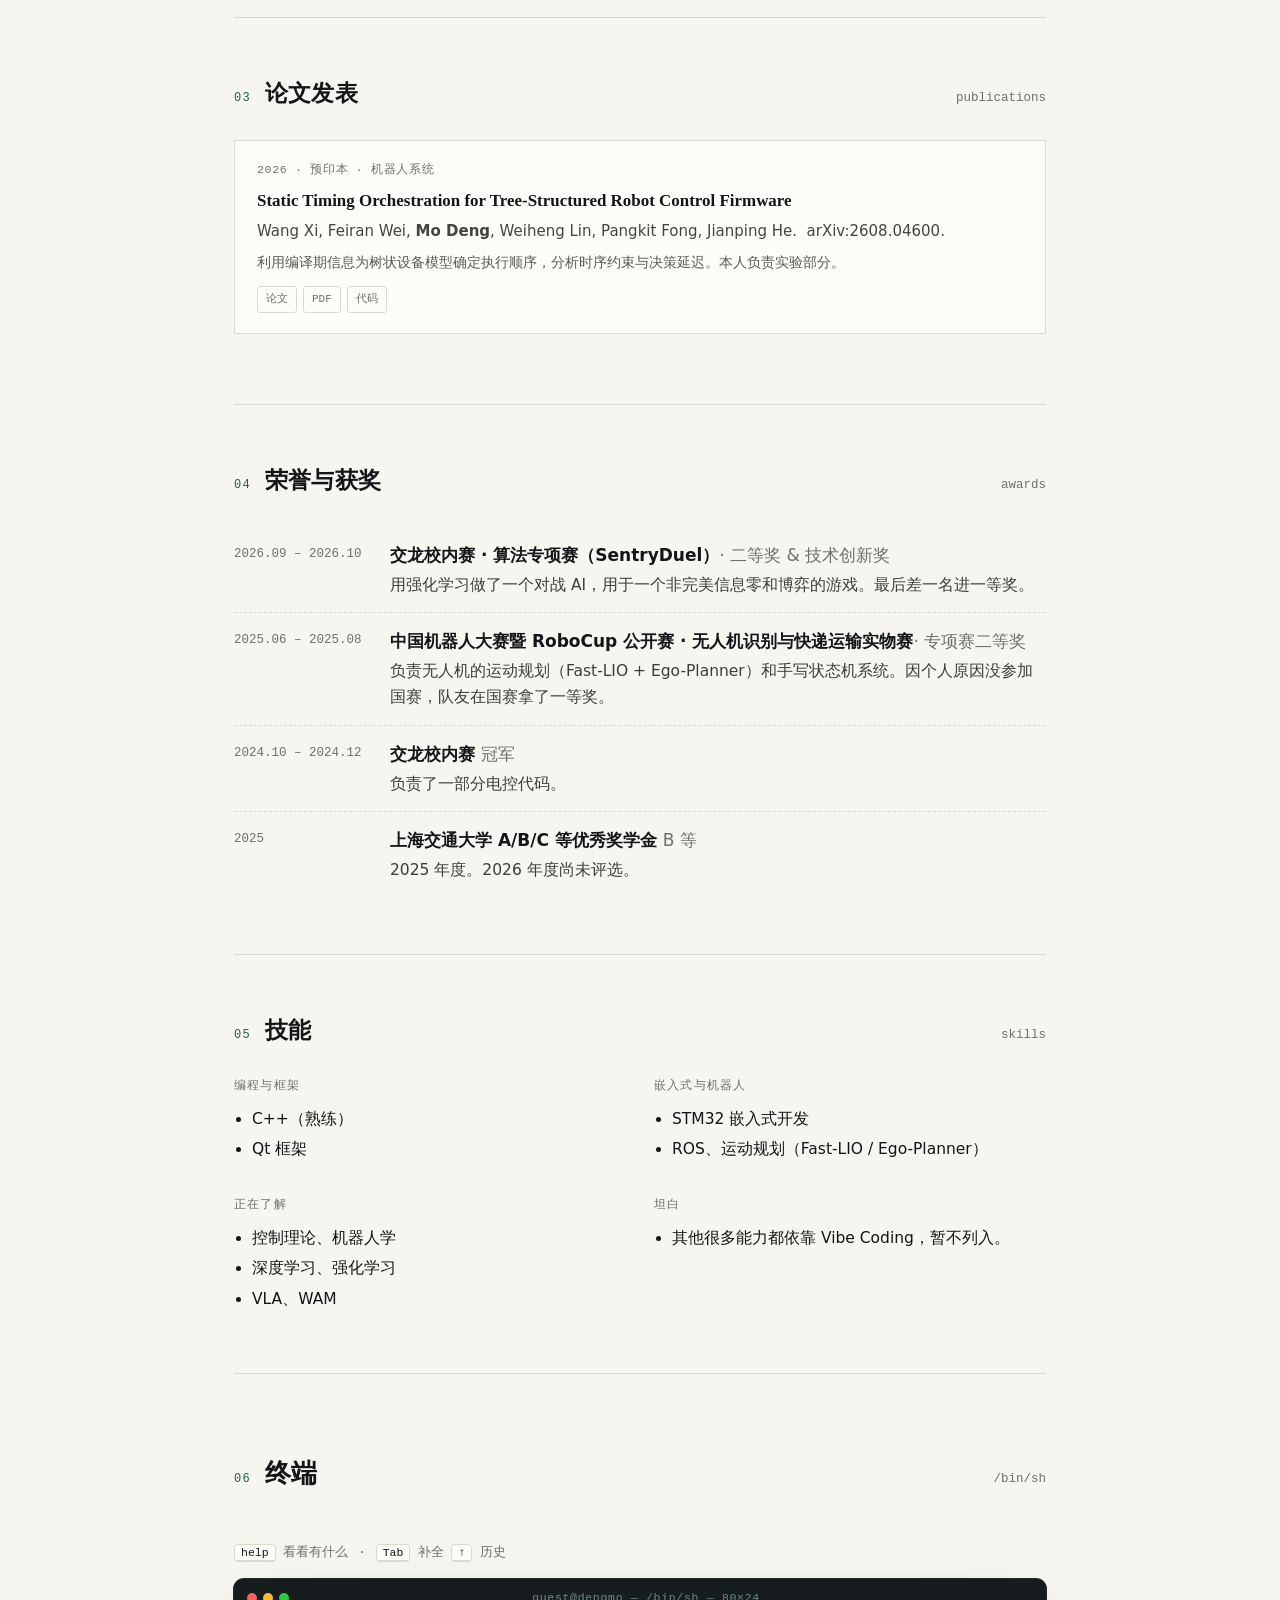
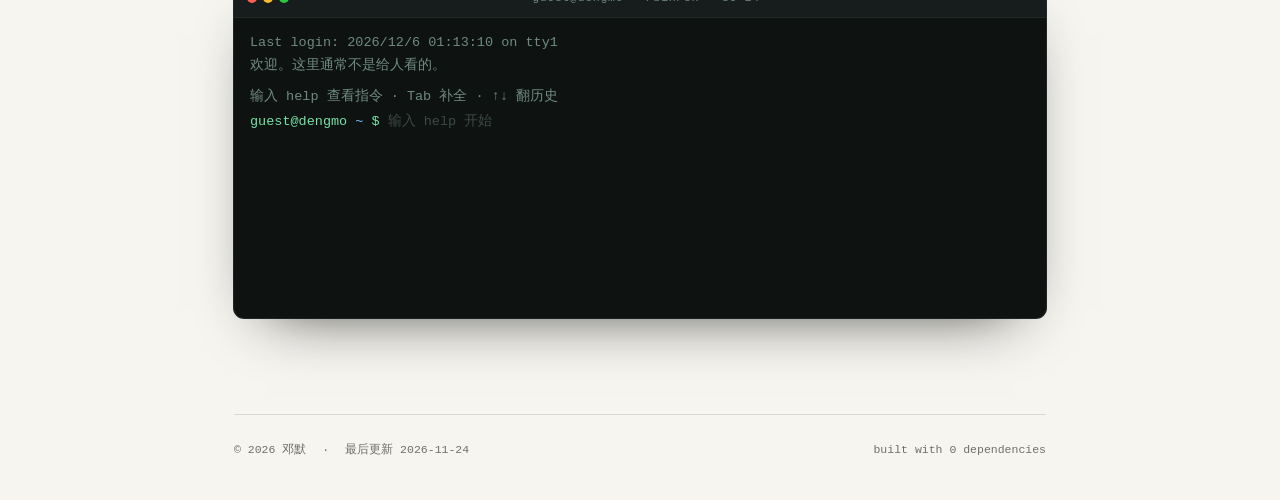
==== commit 5ed559c2: "content: 按实际情况修订 FineMote 经历、技能与音乐偏好" ====
--- a/index.html
+++ b/index.html
@@ -103,14 +103,14 @@
 
     <div class="card">
       <div class="card__meta">2025.09 – 2026.07 · IWIN-FINS Lab</div>
-      <h3>FineMote · 树状机器人控制固件的静态时序编排</h3>
+      <h3>FineMote · 机器人控制固件</h3>
       <p>
-        参与 FineMote 嵌入式框架的开发，负责论文
+        参与 FineMote 嵌入式框架的开发。在这期间，参与了论文
         <em>Static Timing Orchestration for Tree-Structured Robot Control Firmware</em> 的实验部分。
         框架在 Gitee 上开源。
       </p>
       <div class="card__tags">
-        <span class="tag">嵌入式</span><span class="tag">C++</span><span class="tag">ROS</span><span class="tag">时序分析</span>
+        <span class="tag">嵌入式</span><span class="tag">C++</span><span class="tag">STM32</span>
       </div>
       <p style="margin-top:12px;font-size:13.5px">
         <a href="https://gitee.com/fins-robotics/FineMote" target="_blank" rel="noopener">FineMote 仓库</a>
@@ -219,7 +219,8 @@
         <h4>正在了解</h4>
         <ul>
           <li>控制理论、机器人学</li>
-          <li>深度学习、VLA</li>
+          <li>深度学习、强化学习</li>
+	  <li>VLA、WAM</li>
         </ul>
       </div>
       <div>
@@ -296,8 +297,8 @@
         type: 'file',
         note: '科研流水账',
         content:
-          '[2025.09] 进 IWIN-FINS，先学 ROS，再慢慢看懂那个树状设备模型\n' +
-          '[2025.11] 跑实验，改脚本，重跑实验\n' +
+          '[2025.09] 进 IWIN-FINS，参与开发FineMote嵌入式框架\n' +
+          '[2026.05] 参与实验，测量了机器人固件的内部时序\n' +
           '[2026.07] 论文定稿，第三作者\n' +
           '[2026.08] 换到 IPADS，开始碰水下机器人\n' +
           '[2026.11] 给数据采集 pipeline 收尾（大概）'
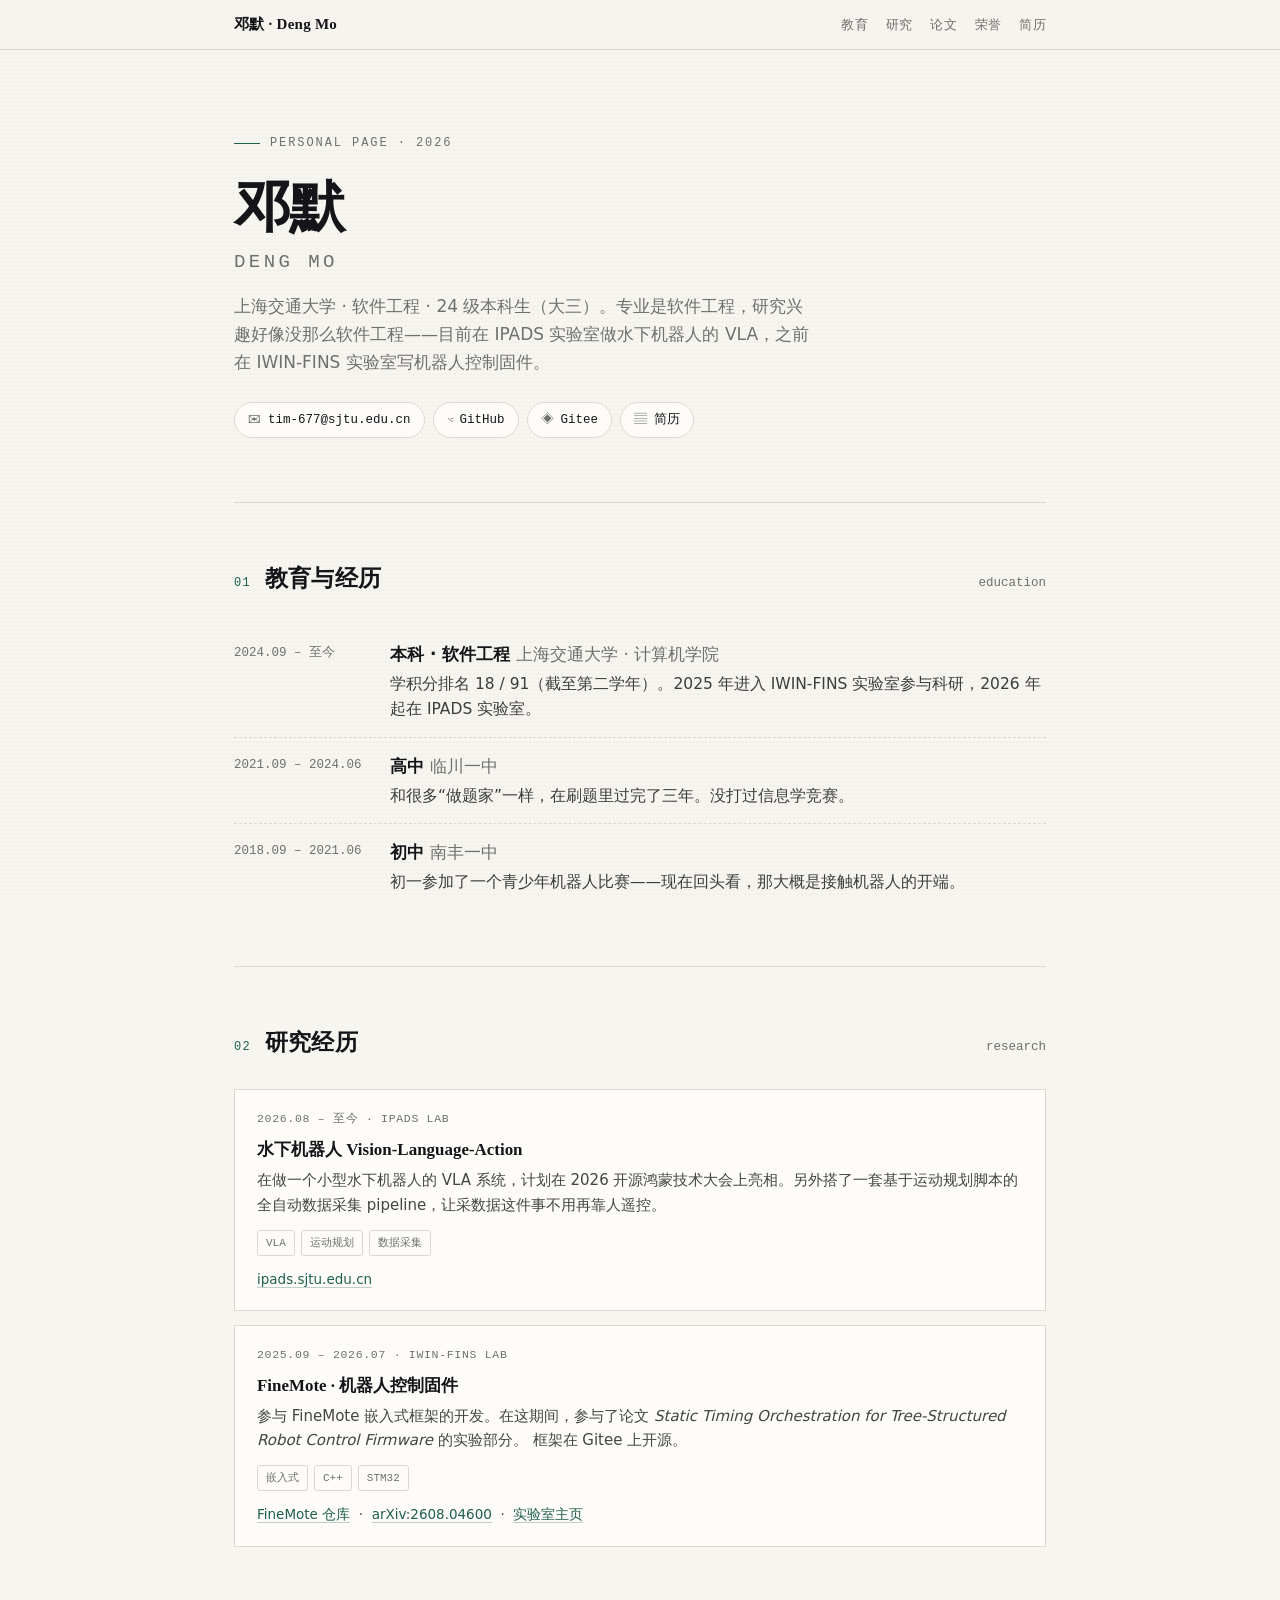
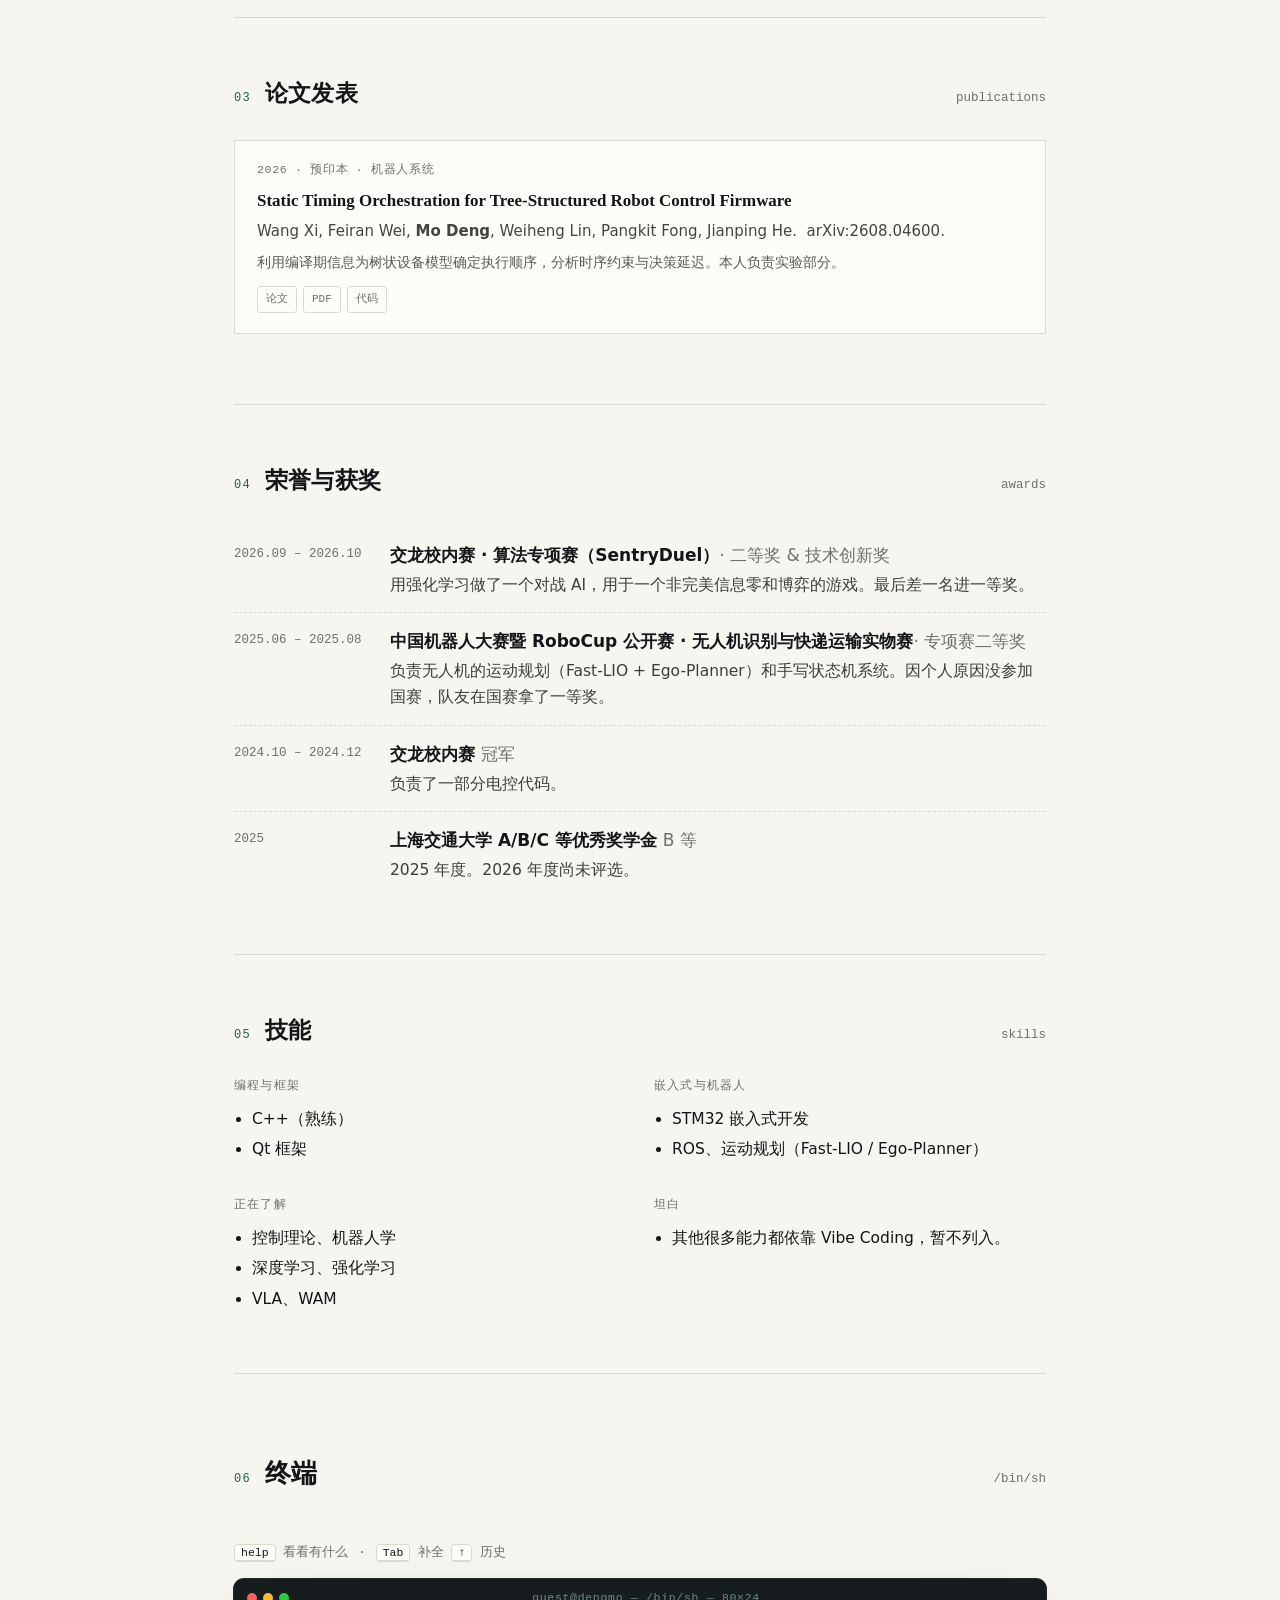
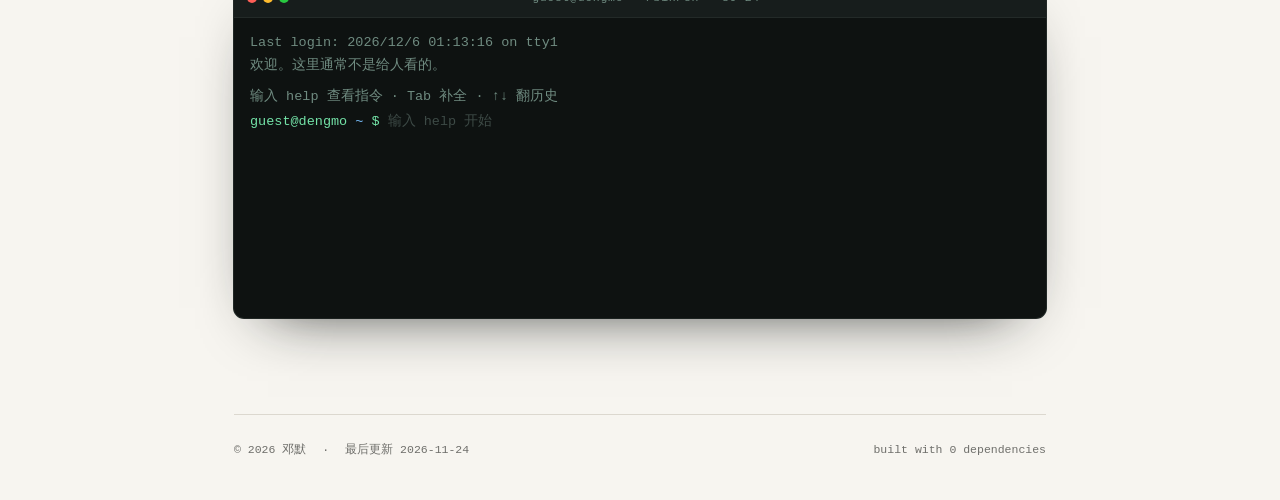
==== commit 9b344823: "fix: reveal 动画增加 noscript 与超时兜底，避免任何情况下白屏" ====
--- a/index.html
+++ b/index.html
@@ -10,6 +10,7 @@
 <meta property="og:description" content="上海交通大学软件工程 24 级本科生。机器人、嵌入式，以及一些没那么软件工程的东西。">
 <meta property="og:type" content="profile">
 <link rel="icon" href="data:image/svg+xml,<svg xmlns='http://www.w3.org/2000/svg' viewBox='0 0 100 100'><text y='.9em' font-size='90'>◈</text></svg>">
+<noscript><style>.reveal{opacity:1 !important;transform:none !important}</style></noscript>
 <link rel="stylesheet" href="assets/css/style.css">
 </head>
 <body>
@@ -396,6 +397,11 @@
     });
   }, { rootMargin: '0px 0px -8% 0px' });
   els.forEach(function (e) { io.observe(e); });
+
+  // 保险：万一 IO 没触发（老浏览器、极端布局），2 秒后全部显示，绝不留下白屏
+  setTimeout(function () {
+    els.forEach(function (e) { e.classList.add('in'); });
+  }, 2000);
 })();
 </script>
 </body>
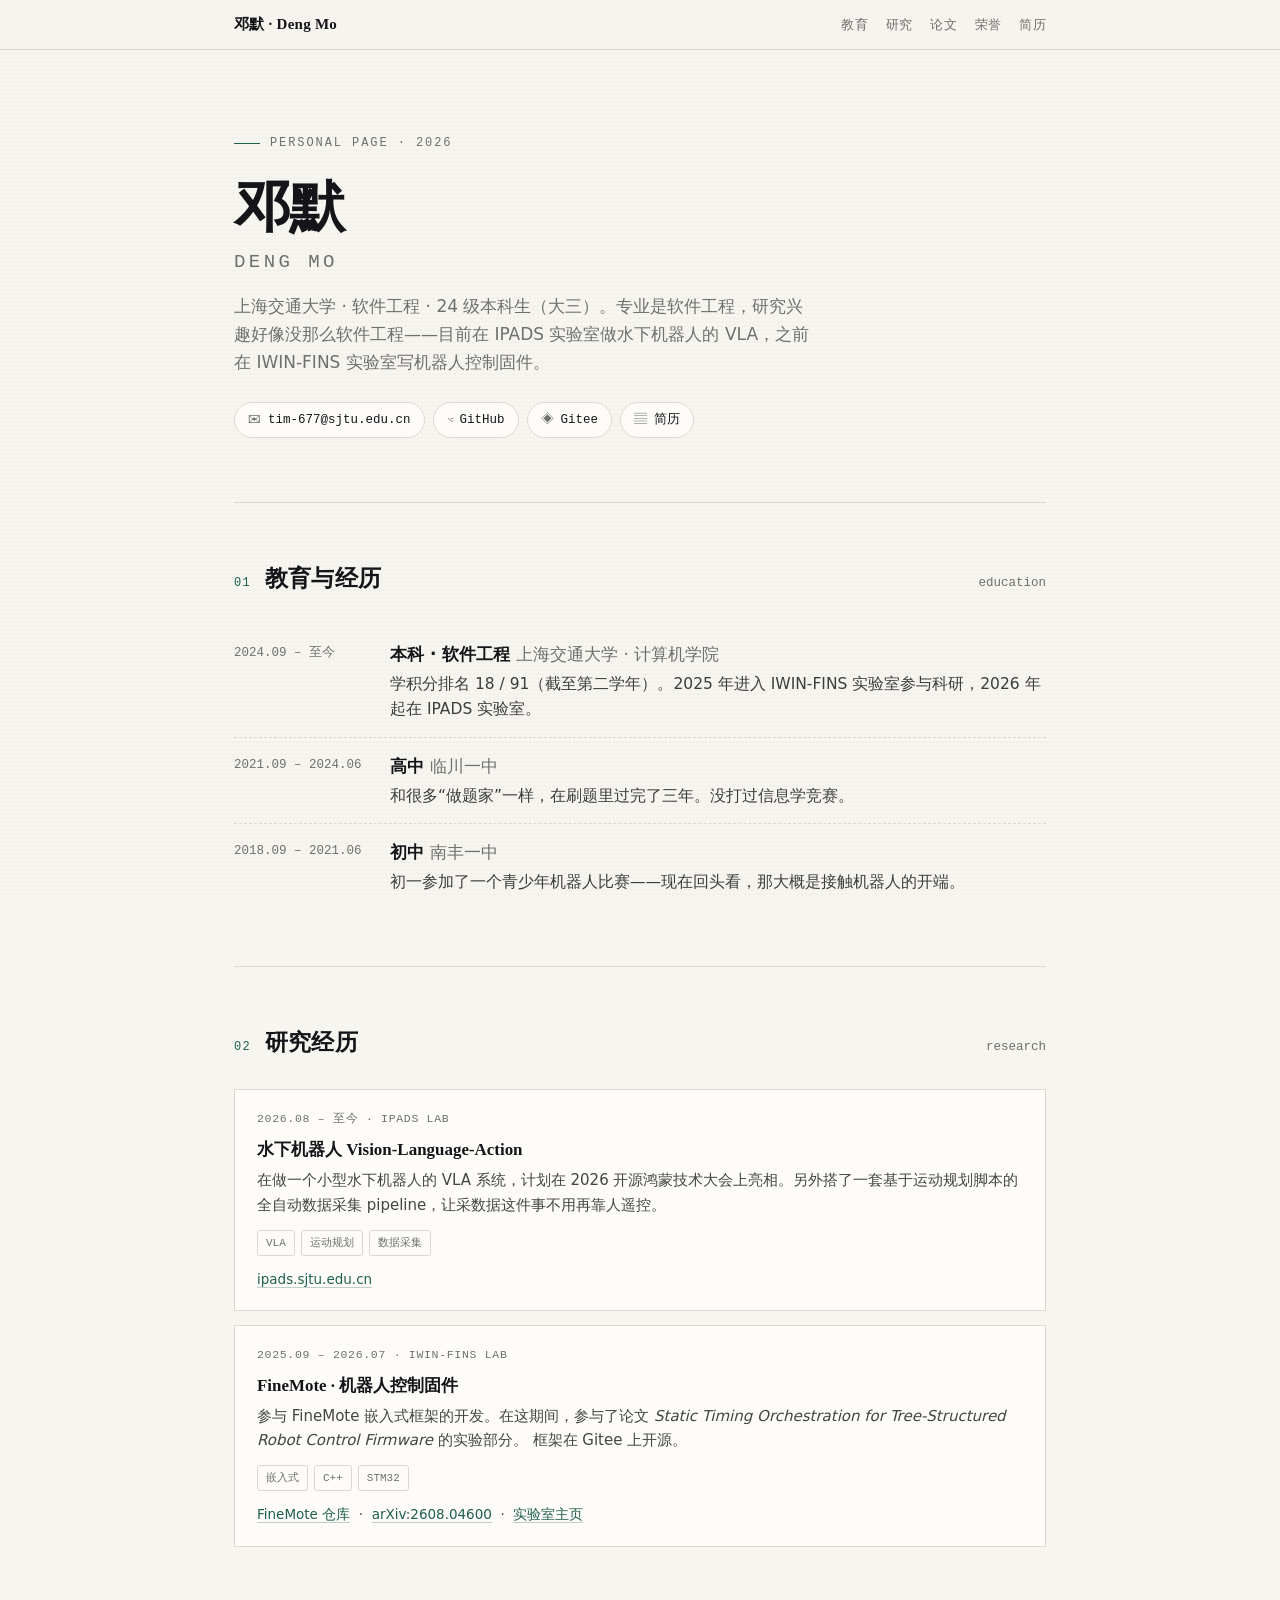
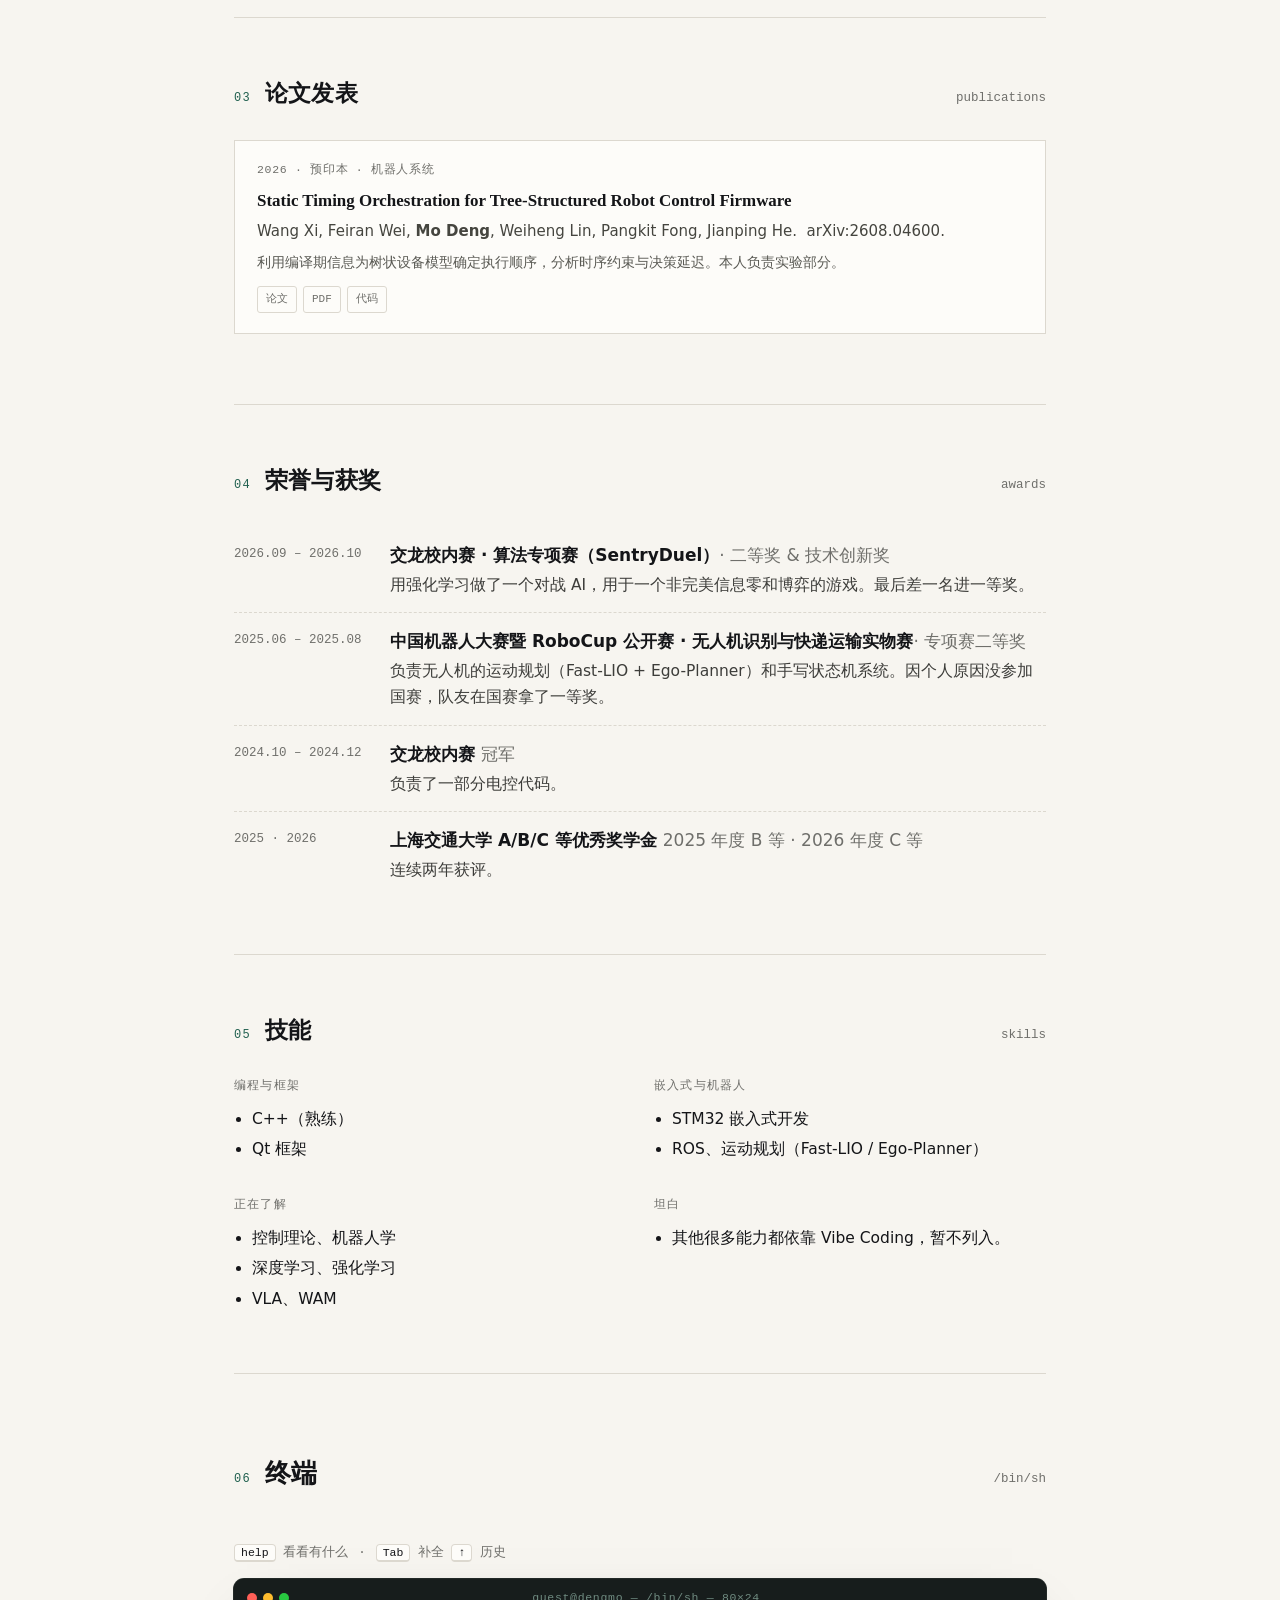
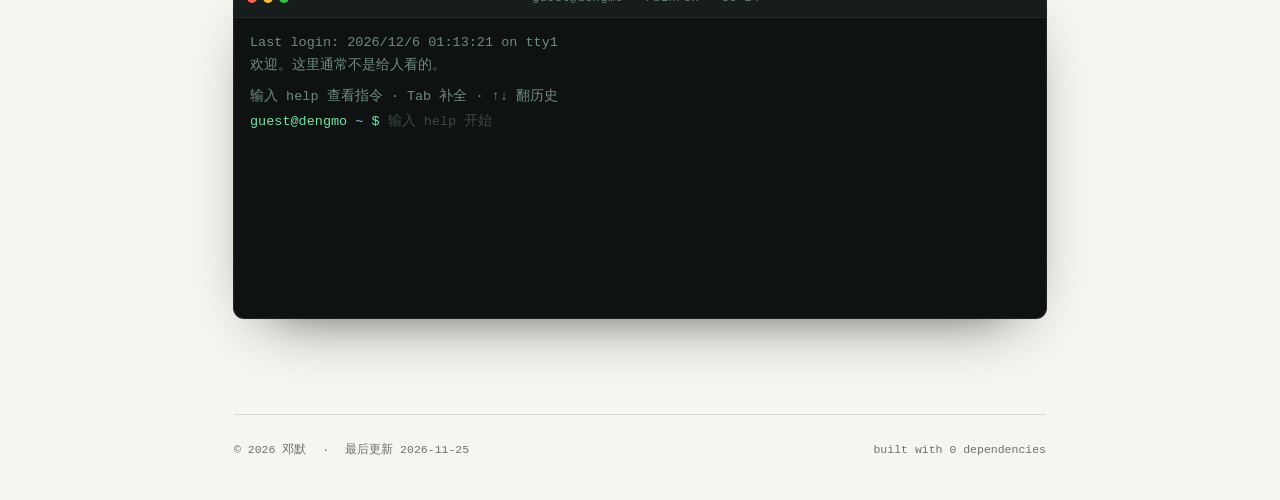
==== commit 21019198: "content: 补充 2026 年度 C 等奖学金（主页 + 简历 + 终端彩蛋）" ====
--- a/index.html
+++ b/index.html
@@ -186,10 +186,10 @@
     </div>
 
     <div class="entry">
-      <div class="entry__when">2025</div>
-      <div>
-        <div class="entry__what">上海交通大学 A/B/C 等优秀奖学金 <span class="org">B 等</span></div>
-        <div class="entry__desc">2025 年度。2026 年度尚未评选。</div>
+      <div class="entry__when">2025 · 2026</div>
+      <div>
+        <div class="entry__what">上海交通大学 A/B/C 等优秀奖学金 <span class="org">2025 年度 B 等 · 2026 年度 C 等</span></div>
+        <div class="entry__desc">连续两年获评。</div>
       </div>
     </div>
   </section>
@@ -265,7 +265,7 @@
   <footer>
     <span>© 2026 邓默</span>
     <span>·</span>
-    <span>最后更新 2026-11-24</span>
+    <span>最后更新 2026-11-25</span>
     <span style="margin-left:auto">built with 0 dependencies</span>
   </footer>
 </main>
@@ -319,10 +319,11 @@
           'list.md': {
             type: 'file',
             content:
+              '2026     上海交通大学 A/B/C 等优秀奖学金 C 等（2026 年度）\n' +
               '2026.10  交龙校内赛算法专项赛（SentryDuel）二等奖 & 技术创新奖\n' +
               '2025.08  中国机器人大赛暨 RoboCup 公开赛 无人机专项赛二等奖\n' +
-              '2024.12  交龙校内赛 冠军\n' +
-              '2025     上海交通大学 A/B/C 等优秀奖学金 B 等'
+              '2025     上海交通大学 A/B/C 等优秀奖学金 B 等（2025 年度）\n' +
+              '2024.12  交龙校内赛 冠军'
           }
         }
       }
